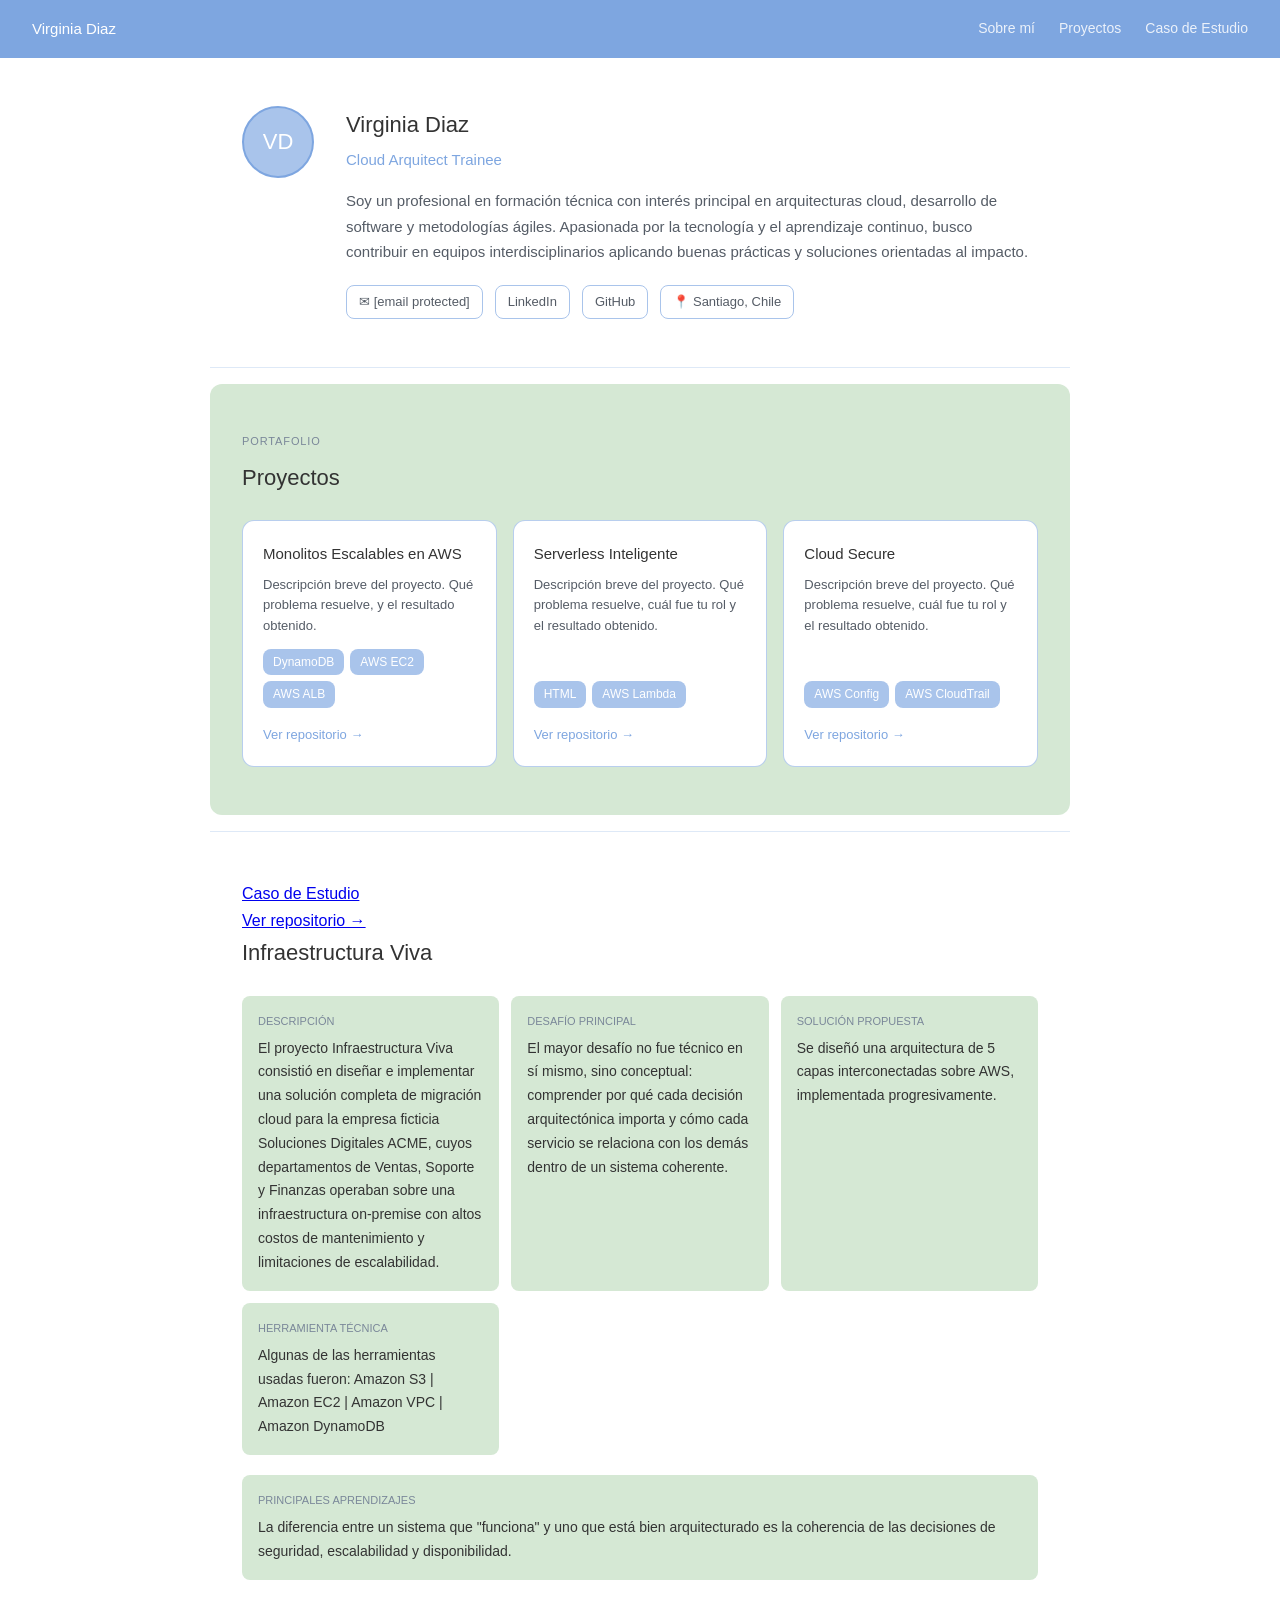
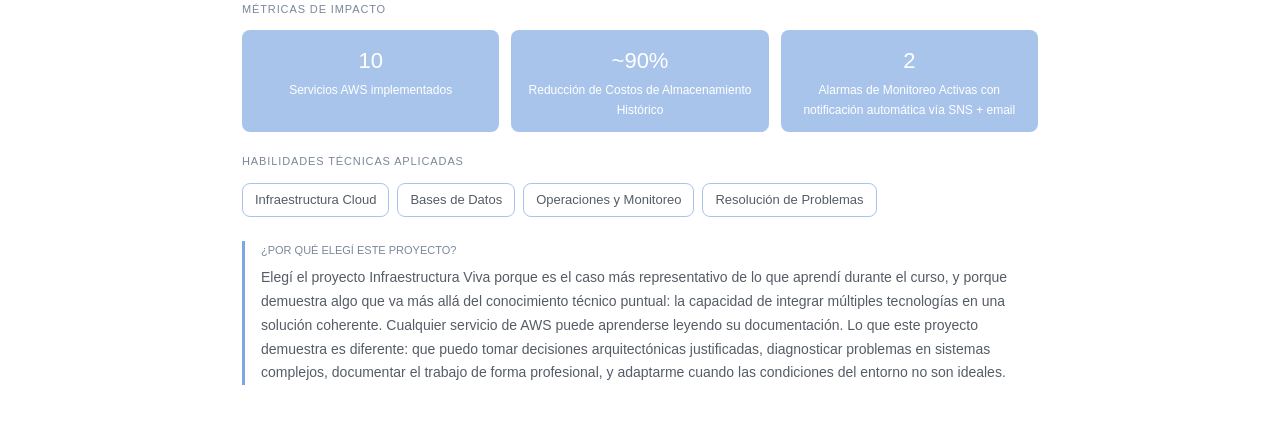
==== index.html @ 17da79f8 "Update index.html" ====
<!DOCTYPE html>
<html lang="es">
<head>
  <meta charset="UTF-8" />
  <meta name="viewport" content="width=device-width, initial-scale=1.0" />
  <title>Portafolio | Virginia Diaz</title>
  <link rel="stylesheet" href="style.css" />
</head>
<body>

<!-- ═══════════════ NAVBAR ═══════════════ -->
<nav>
  <span class="logo">Virginia Diaz</span>
  <div class="nav-links">
    <a href="#sobre-mi">Sobre mí</a>
    <a href="#proyectos">Proyectos</a>
    <a href="caso-de-estudio.html">Caso de Estudio</a>
  </div>
</nav>


<!-- ═══════════════ SOBRE MÍ ═══════════════ -->
<section id="sobre-mi">
  <div class="hero">

    <div class="avatar">VD</div>

    <div>
      <!-- Nombre, rol, bio -->
      <p class="hero-name">Virginia Diaz</p>
      <p class="hero-role">Cloud Arquitect Trainee</p>
      <p class="hero-bio">
        Soy un profesional en formación técnica con interés principal en arquitecturas cloud,
        desarrollo de software y metodologías ágiles. Apasionada por la tecnología y el aprendizaje
        continuo, busco contribuir en equipos interdisciplinarios aplicando buenas prácticas
        y soluciones orientadas al impacto.
      </p>

      <!-- Links y datos de contacto -->
      <div class="contact-row">
        <a class="contact-chip" href="virgidiaz25@gmail.com">✉ <span class="__cf_email__" data-cfemail="255150654048444c490b464a48">[email&#160;protected]</span></a>
        <a class="contact-chip" href="https://linkedin.com/in/tu-perfil" target="_blank">LinkedIn</a>
        <a class="contact-chip" href="https://github.com/vazaid" target="_blank">GitHub</a>
        <span class="contact-chip">📍 Santiago, Chile</span>
      </div>
    </div>
  </div>
</section>

<hr>


<!-- ═══════════════ PROYECTOS ═══════════════ -->
<section id="proyectos">
  <p class="section-label">Portafolio</p>
  <p class="section-title">Proyectos</p>

  <div class="projects-grid">

    <!-- PROYECTO 1 -->
    <div class="project-card">
      <p class="project-name">Monolitos Escalables en AWS</p>
      <p class="project-desc">
        Descripción breve del proyecto. Qué problema resuelve,
        y el resultado obtenido.
      </p>
      <div class="tech-row">
        <span class="tech-badge">DynamoDB</span>
        <span class="tech-badge">AWS EC2</span>
        <span class="tech-badge">AWS ALB</span>
      </div>
      <a class="project-link" href="https://github.com/tu-usuario/proyecto-1" target="_blank">Ver repositorio →</a>
    </div>

    <!-- PROYECTO 2 -->
    <div class="project-card">
      <p class="project-name">Serverless Inteligente</p>
      <p class="project-desc">
        Descripción breve del proyecto. Qué problema resuelve, cuál fue tu rol
        y el resultado obtenido.
      </p>
      <div class="tech-row">
        <span class="tech-badge">HTML</span>
        <span class="tech-badge">AWS Lambda</span>
      </div>
      <a class="project-link" href="https://github.com/tu-usuario/proyecto-2" target="_blank">Ver repositorio →</a>
    </div>

    <!-- PROYECTO 3 -->
    <div class="project-card">
      <p class="project-name">Cloud Secure</p>
      <p class="project-desc">
        Descripción breve del proyecto. Qué problema resuelve, cuál fue tu rol
        y el resultado obtenido.
      </p>
      <div class="tech-row">
        <span class="tech-badge">AWS Config</span>
        <span class="tech-badge">AWS CloudTrail</span>
      </div>
      <a class="project-link" href="https://github.com/tu-usuario/proyecto-3" target="_blank">Ver repositorio →</a>
    </div>

  </div>
</section>

<hr>


<!-- ═══════════════ CASO DE ESTUDIO ═══════════════ -->
<section id="caso-estudio">
  <!--<p class="section-label">Caso de estudio destacado</p>-->
 <div class="project-links">
  <a class="project-link2" href="caso-de-estudio.html" target="_blank">
    Caso de Estudio
  </a>
  <a class="project-link2" href="https://github.com/vazaid/infraestructura-viva-acme" target="_blank">
    Ver repositorio →
  </a>
 </div>

  <p class="section-title">Infraestructura Viva</p>

  <div class="case-grid">
    <div class="case-item">
      <p class="case-item-label">Descripción</p>
      <p class="case-item-value">El proyecto Infraestructura Viva consistió en diseñar e implementar una solución completa de migración cloud para la empresa ficticia Soluciones Digitales ACME, cuyos departamentos de Ventas, Soporte y Finanzas operaban sobre una infraestructura on-premise con altos costos de mantenimiento y limitaciones de escalabilidad.</p>
    </div>
    <div class="case-item">
      <p class="case-item-label">Desafío principal</p>
      <p class="case-item-value">El mayor desafío no fue técnico en sí mismo, sino conceptual: comprender por qué cada decisión arquitectónica importa y cómo cada servicio se relaciona con los demás dentro de un sistema coherente.</p>
    </div>
    <div class="case-item">
      <p class="case-item-label">Solución propuesta</p>
      <p class="case-item-value">Se diseñó una arquitectura de 5 capas interconectadas sobre AWS, implementada progresivamente.</p>
    </div>
    <div class="case-item">
      <p class="case-item-label">Herramienta técnica</p>
      <p class="case-item-value"> Algunas de las herramientas usadas fueron: Amazon S3 | Amazon EC2 | Amazon VPC | Amazon DynamoDB</p>
    </div>
  </div>

  <!-- Punto 5: Aprendizajes -->
  <div class="case-grid">
    <div class="case-item" style="grid-column: 1 / -1;">
      <p class="case-item-label">Principales aprendizajes</p>
      <p class="case-item-value">La diferencia entre un sistema que "funciona" y uno que está bien arquitecturado es la coherencia de las decisiones de seguridad, escalabilidad y disponibilidad.</p>
    </div>
  </div>

  <!-- Punto 6: Métricas -->
  <p class="section-label" style="margin-bottom: 0.75rem; margin-top: 1.25rem;">Métricas de impacto</p>
  <div class="metrics-row">
    <div class="metric-card">
      <p class="metric-num">10</p>
      <p class="metric-label">Servicios AWS implementados</p>
    </div>
    <div class="metric-card">
      <p class="metric-num">~90%</p>
      <p class="metric-label">Reducción de Costos de Almacenamiento Histórico</p>
    </div>
    <div class="metric-card">
      <p class="metric-num">2</p>
      <p class="metric-label">Alarmas de Monitoreo Activas con notificación automática vía SNS + email</p>
    </div>
  </div>

  <!-- Punto 7: Habilidades -->
  <p class="section-label" style="margin-bottom: 0.75rem;">Habilidades técnicas aplicadas</p>
  <div class="skills-row">
    <span class="skill-tag">Infraestructura Cloud</span>
    <span class="skill-tag">Bases de Datos</span>
    <span class="skill-tag">Operaciones y Monitoreo</span>
    <span class="skill-tag">Resolución  de Problemas</span>
  </div>

  <!-- Punto 8: Justificación -->
  <div class="why-block">
    <p class="case-item-label" style="margin-bottom: 0.4rem;">¿Por qué elegí este proyecto?</p>
    <p class="case-item-value" style="font-size: 14px; line-height: 1.7; color: var(--text-secondary);">
      Elegí el proyecto Infraestructura Viva porque es el caso más representativo de lo que aprendí durante el curso, y porque demuestra algo que va más allá del conocimiento técnico puntual: la capacidad de integrar múltiples tecnologías en una solución coherente.
      Cualquier servicio de AWS puede aprenderse leyendo su documentación. Lo que este proyecto demuestra es diferente: que puedo tomar decisiones arquitectónicas justificadas, diagnosticar problemas en sistemas complejos, documentar el trabajo de forma profesional, y adaptarme cuando las condiciones del entorno no son ideales.
    </p>
  </div>

</section>


<!-- ═══════════════ FOOTER ══════════════�
---- style.css ----
/* ══════════════════════════════════════════
   VARIABLES / PALETA
   ══════════════════════════════════════════ */

:root {
  --green-light : #D5E8D4;
  --blue-mid    : #7EA6E0;
  --white       : #FFFFFF;
  --blue-light  : #A9C4EB;
  --text        : #333333;
  --text-secondary : #555c66;
  --text-muted     : #7a8799;
  --border      : rgba(126, 166, 224, 0.25);
  --border-hover: rgba(126, 166, 224, 0.55);
  --radius-md   : 8px;
  --radius-lg   : 12px;
}

/* ══════════════════════════════════════════
   RESET / BASE
   ══════════════════════════════════════════ */

*, *::before, *::after {
  margin:0;
  padding:0;
  box-sizing:border-box;
}

body {
  font-family:-apple-system,BlinkMacSystemFont,"Segoe UI",Roboto,sans-serif;
  color:var(--text);
  background:var(--white);
  line-height:1.7;
}

/* ── Contenedor central reutilizable ── */
.container {
  max-width: 860px;
  margin: 0 auto;
  padding: 0 2rem;
}

/* ══════════════════════════════════════════
   NAV
   ══════════════════════════════════════════ */

nav{
  display:flex;
  align-items:center;
  justify-content:space-between;
  padding:1rem 2rem;
  background:var(--blue-mid);
  position:sticky;
  top:0;
  z-index:10;
}

.logo{
  font-size:15px;
  font-weight:500;
  color:var(--white);
}

.nav-links{
  display:flex;
  gap:1.5rem;
}

.nav-links a{
  font-size:14px;
  color:var(--white);
  text-decoration:none;
  opacity:0.85;
  transition:opacity 0.2s;
}

.nav-links a:hover{
  opacity:1;
}

/* ══════════════════════════════════════════
   SECTIONS
   ══════════════════════════════════════════ */

section{
  padding:3rem 2rem;
  max-width:860px;
  margin:0 auto;
}

#sobre-mi{ background:var(--white); }

#proyectos{
  background:var(--green-light);
  border-radius:var(--radius-lg);
  margin-top:1rem;
  margin-bottom:1rem;
}

#caso-estudio{ background:var(--white); }

hr{
  border:none;
  border-top:1px solid var(--border);
  max-width:860px;
  margin:0 auto;
}

.section-label{
  font-size:11px;
  font-weight:500;
  letter-spacing:0.08em;
  color:var(--text-muted);
  text-transform:uppercase;
  margin-bottom:0.5rem;
}

.section-title{
  font-size:22px;
  font-weight:500;
  margin-bottom:1.5rem;
}

/* ══════════════════════════════════════════
   HERO / SOBRE MI
   ══════════════════════════════════════════ */

.hero{
  display:flex;
  gap:2rem;
  align-items:flex-start;
}

.avatar{
  width:72px;
  height:72px;
  border-radius:50%;
  flex-shrink:0;
  background:var(--blue-light);
  border:2px solid var(--blue-mid);
  display:flex;
  align-items:center;
  justify-content:center;
  font-size:22px;
  font-weight:500;
  color:var(--white);
}

.hero-name{
  font-size:22px;
  font-weight:500;
  margin-bottom:0.25rem;
}

.hero-role{
  font-size:15px;
  color:var(--blue-mid);
  font-weight:500;
  margin-bottom:1rem;
}

.hero-bio{
  font-size:15px;
  color:var(--text-secondary);
  margin-bottom:1.25rem;
}

/* CONTACT CHIPS */

.contact-row{
  display:flex;
  flex-wrap:wrap;
  gap:0.75rem;
}

.contact-chip{
  font-size:13px;
  padding:5px 12px;
  border:1px solid var(--blue-light);
  border-radius:var(--radius-md);
  color:var(--text-secondary);
  text-decoration:none;
  background:var(--white);
  transition:0.2s;
}

.contact-chip:hover{
  background:var(--blue-light);
  color:var(--white);
}

/* ══════════════════════════════════════════
   PROYECTOS
   ══════════════════════════════════════════ */

.projects-grid{
  display:grid;
  grid-template-columns:repeat(auto-fit,minmax(240px,1fr));
  gap:1rem;
}

.project-card{
  background:var(--white);
  border:1px solid var(--border-hover);
  border-radius:var(--radius-lg);
  padding:1.25rem;
  display:flex;
  flex-direction:column;
  gap:0.5rem;
  transition:0.2s;
}

.project-card:hover{
  border-color:var(--blue-mid);
  box-shadow:0 2px 12px rgba(126,166,224,0.18);
}

.project-name{
  font-size:15px;
  font-weight:500;
}

.project-desc{
  font-size:13px;
  color:var(--text-secondary);
  line-height:1.6;
  flex:1;
}

/* TECH BADGES */

.tech-row{
  display:flex;
  flex-wrap:wrap;
  gap:6px;
  margin-top:0.25rem;
}

.tech-badge{
  font-size:12px;
  padding:3px 10px;
  background:var(--blue-light);
  border-radius:var(--radius-md);
  color:var(--white);
  font-weight:500;
}

.project-link{
  font-size:13px;
  color:var(--blue-mid);
  text-decoration:none;
  margin-top:0.5rem;
}

.project-link2 {
  display: flex;
  flex-direction: column;
  gap: 6px;
}

.project-link:hover{
  text-decoration:underline;
}

/* ══════════════════════════════════════════
   CASO DE ESTUDIO (PORTFOLIO PAGE)
   ══════════════════════════════════════════ */

.case-grid{
  display:grid;
  grid-template-columns:repeat(auto-fit,minmax(200px,1fr));
  gap:0.75rem;
  margin-bottom:1.25rem;
}

.case-item{
  background:var(--green-light);
  border-radius:var(--radius-md);
  padding:1rem;
}

.case-item-label{
  font-size:11px;
  color:var(--text-muted);
  text-transform:uppercase;
  margin-bottom:0.4rem;
}

.case-item-value{
  font-size:14px;
}

/* METRICS */

.metrics-row{
  display:flex;
  flex-wrap:wrap;
  gap:0.75rem;
  margin-bottom:1.25rem;
}

.metric-card{
  background:var(--blue-light);
  border-radius:var(--radius-md);
  padding:0.75rem 1rem;
  text-align:center;
  flex:1;
}

.metric-num{
  font-size:22px;
  font-weight:500;
  color:var(--white);
}

.metric-label{
  font-size:12px;
  color:var(--white);
}

/* SKILLS */

.skills-row{
  display:flex;
  flex-wrap:wrap;
  gap:8px;
  margin-bottom:1.5rem;
}

.skill-tag{
  font-size:13px;
  padding:5px 12px;
  border:1px solid var(--blue-light);
  border-radius:var(--radius-md);
  background:var(--white);
  color:var(--text-secondary);
}

.why-block{
  border-left:3px solid var(--blue-mid);
  padding-left:1rem;
}

/* ══════════════════════════════════════════
   CASO DE ESTUDIO (PÁGINA DETALLADA)
   ══════════════════════════════════════════ */

/* ═══════════════════════════════════
   CASE STUDY HEADER
   ═══════════════════════════════════ */

.case-header-wrapper {
  background: linear-gradient(90deg, var(--blue-mid), var(--green-light));
  border-radius: var(--radius-lg);
  margin: 2rem auto;
}

.case-header {
  padding: 2.5rem 2rem;
}

.case-title {
  font-size: 34px;
  font-weight: 600;
  margin-bottom: 0.5rem;
}

.case-subtitle {
  font-size: 16px;
  color: var(--text-secondary);
  margin-bottom: 1rem;
}

/* tech badges del header */
.tech-stack {
  display: flex;
  flex-wrap: wrap;
  gap: 0.5rem;
}

.tech-pill {
  font-size: 13px;
  padding: 6px 14px;
  border-radius: 999px;
  background: var(--white);
  color: var(--text);
}

/* ARCHITECTURE CARDS */

.architecture{
  display:grid;
  grid-template-columns:repeat(auto-fit,minmax(220px,1fr));
  gap:18px;
  margin:30px 0;
}

.arch-card{
  border:1px solid var(--border);
  border-radius:var(--radius-md);
  padding:18px;
  background:var(--white);
  transition:0.2s;
}

.arch-card:hover{
  border-color:var(--border-hover);
  transform:translateY(-3px);
}

/* TABLES */

table{
  width:100%;
  border-collapse:collapse;
  margin:20px 0;
  border:1px solid var(--border);
  border-radius:var(--radius-md);
  overflow:hidden;
}

th{
  background:var(--blue-light);
  text-align:left;
  padding:12px;
}

td{
  padding:12px;
  border-top:1px solid var(--border);
}

/* CODE */

code{
  background:var(--green-light);
  padding:3px 6px;
  border-radius:var(--radius-md);
}

/* ══════════════════════════════════════════
   FOOTER
   ══════════════════════════════════════════ */

footer{
  text-align:center;
  padding:1.5rem 2rem;
  font-size:13px;
  color:var(--white);
  background:var(--blue-mid);
  margin-top:2rem;
}

/* ══════════════════════════════════════════
   RESPONSIVE
   ══════════════════════════════════════════ */

@media (max-width:600px){

nav{
  flex-direction:column;
  gap:0.75rem;
  padding:1rem;
}

.hero{
  flex-direction:column;
}

section{
  padding:2rem 1.25rem;
}

.projects-grid{
  grid-template-columns:1fr;
}

.case-grid{
  grid-template-columns:1fr;
}

.metrics-row{
  flex-direction:column;
}

}
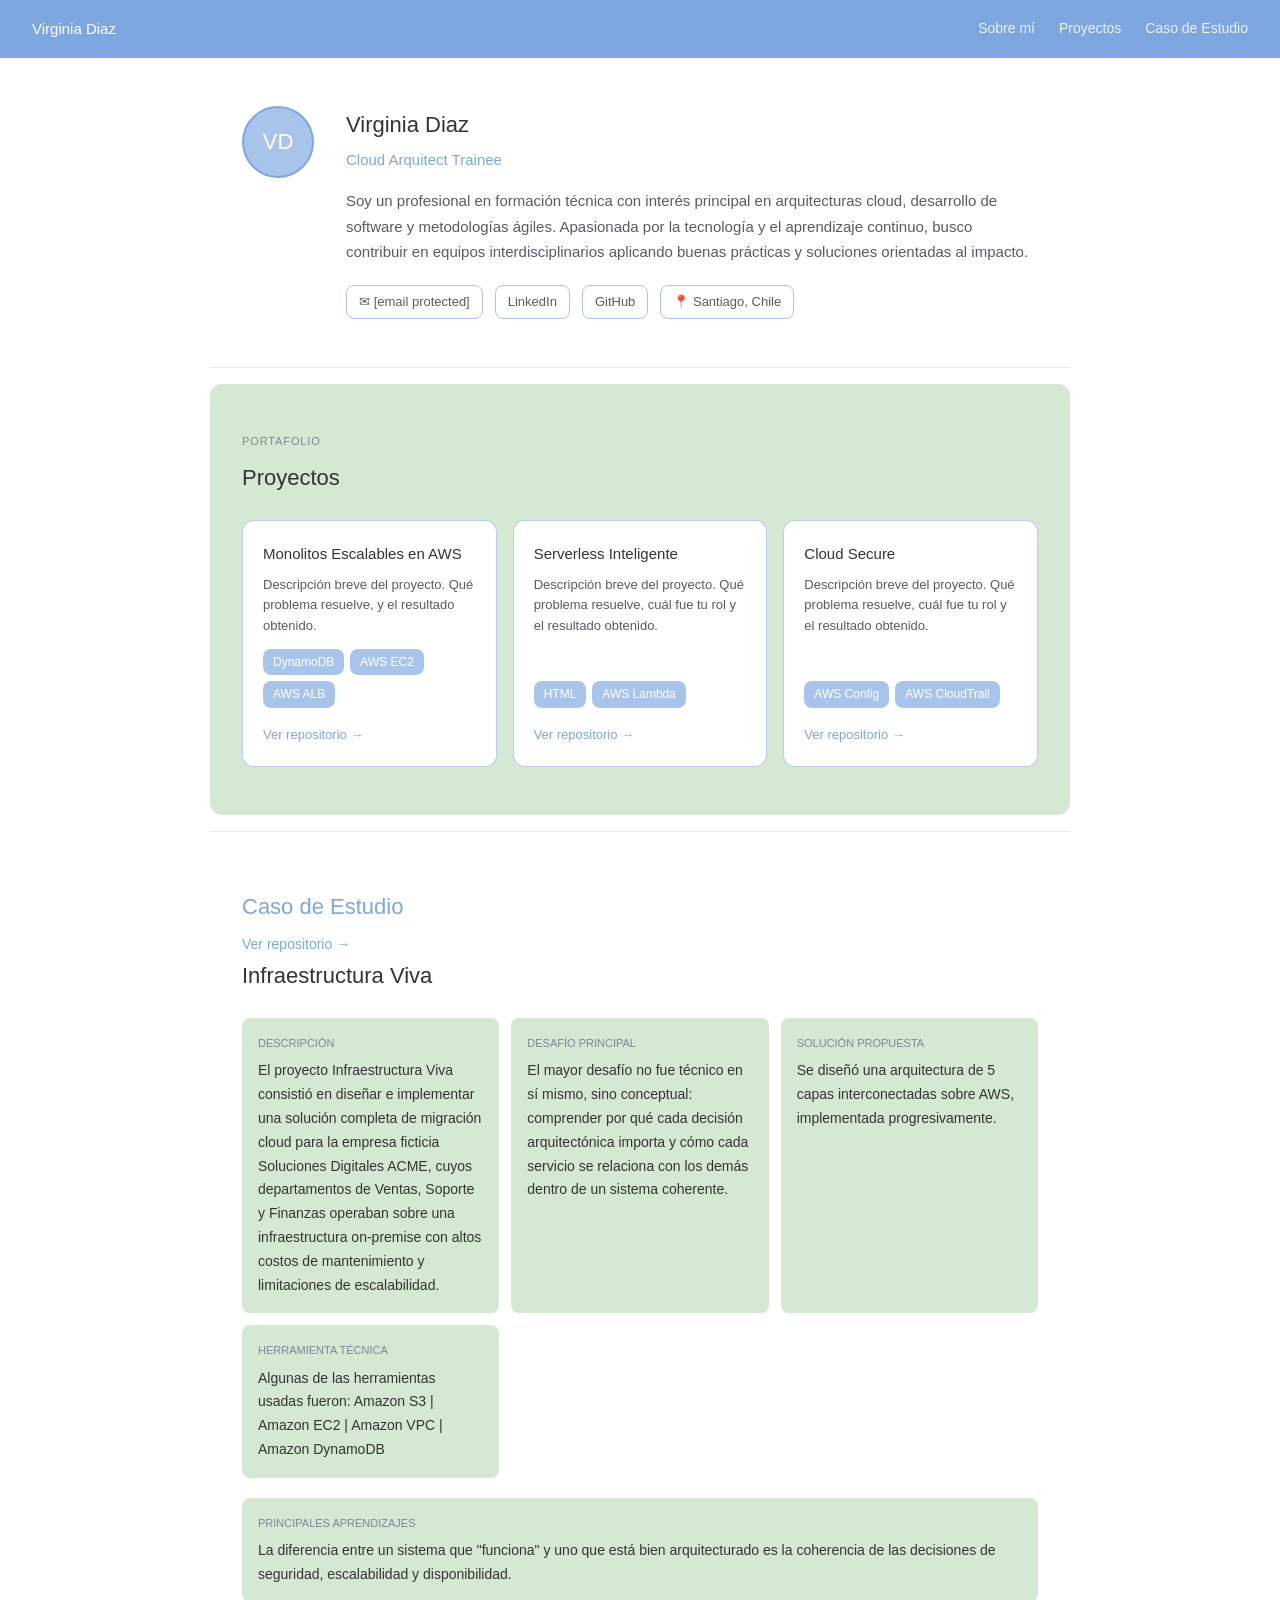
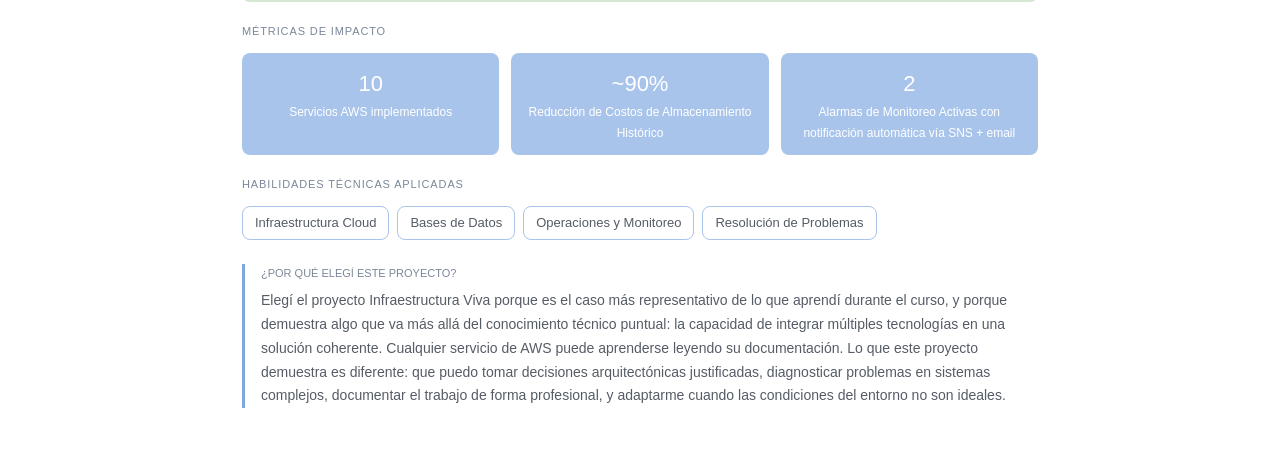
==== commit 54334327: "Update index.html" ====
--- a/index.html
+++ b/index.html
@@ -110,7 +110,7 @@
 <section id="caso-estudio">
   <!--<p class="section-label">Caso de estudio destacado</p>-->
  <div class="project-links">
-  <a class="project-link2" href="caso-de-estudio.html" target="_blank">
+  <a class="project-link3" href="caso-de-estudio.html" target="_blank">
     Caso de Estudio
   </a>
   <a class="project-link2" href="https://github.com/vazaid/infraestructura-viva-acme" target="_blank">
--- a/style.css
+++ b/style.css
@@ -253,6 +253,20 @@
 }
 
 .project-link2 {
+  font-size:14px;
+  color:var(--blue-mid);
+  text-decoration:none;
+  margin-top:0.5rem;
+  display: flex;
+  flex-direction: column;
+  gap: 6px;
+}
+
+.project-link3 {
+  font-size:22px;
+  color:var(--blue-mid);
+  text-decoration:none;
+  margin-top:0.5rem;
   display: flex;
   flex-direction: column;
   gap: 6px;
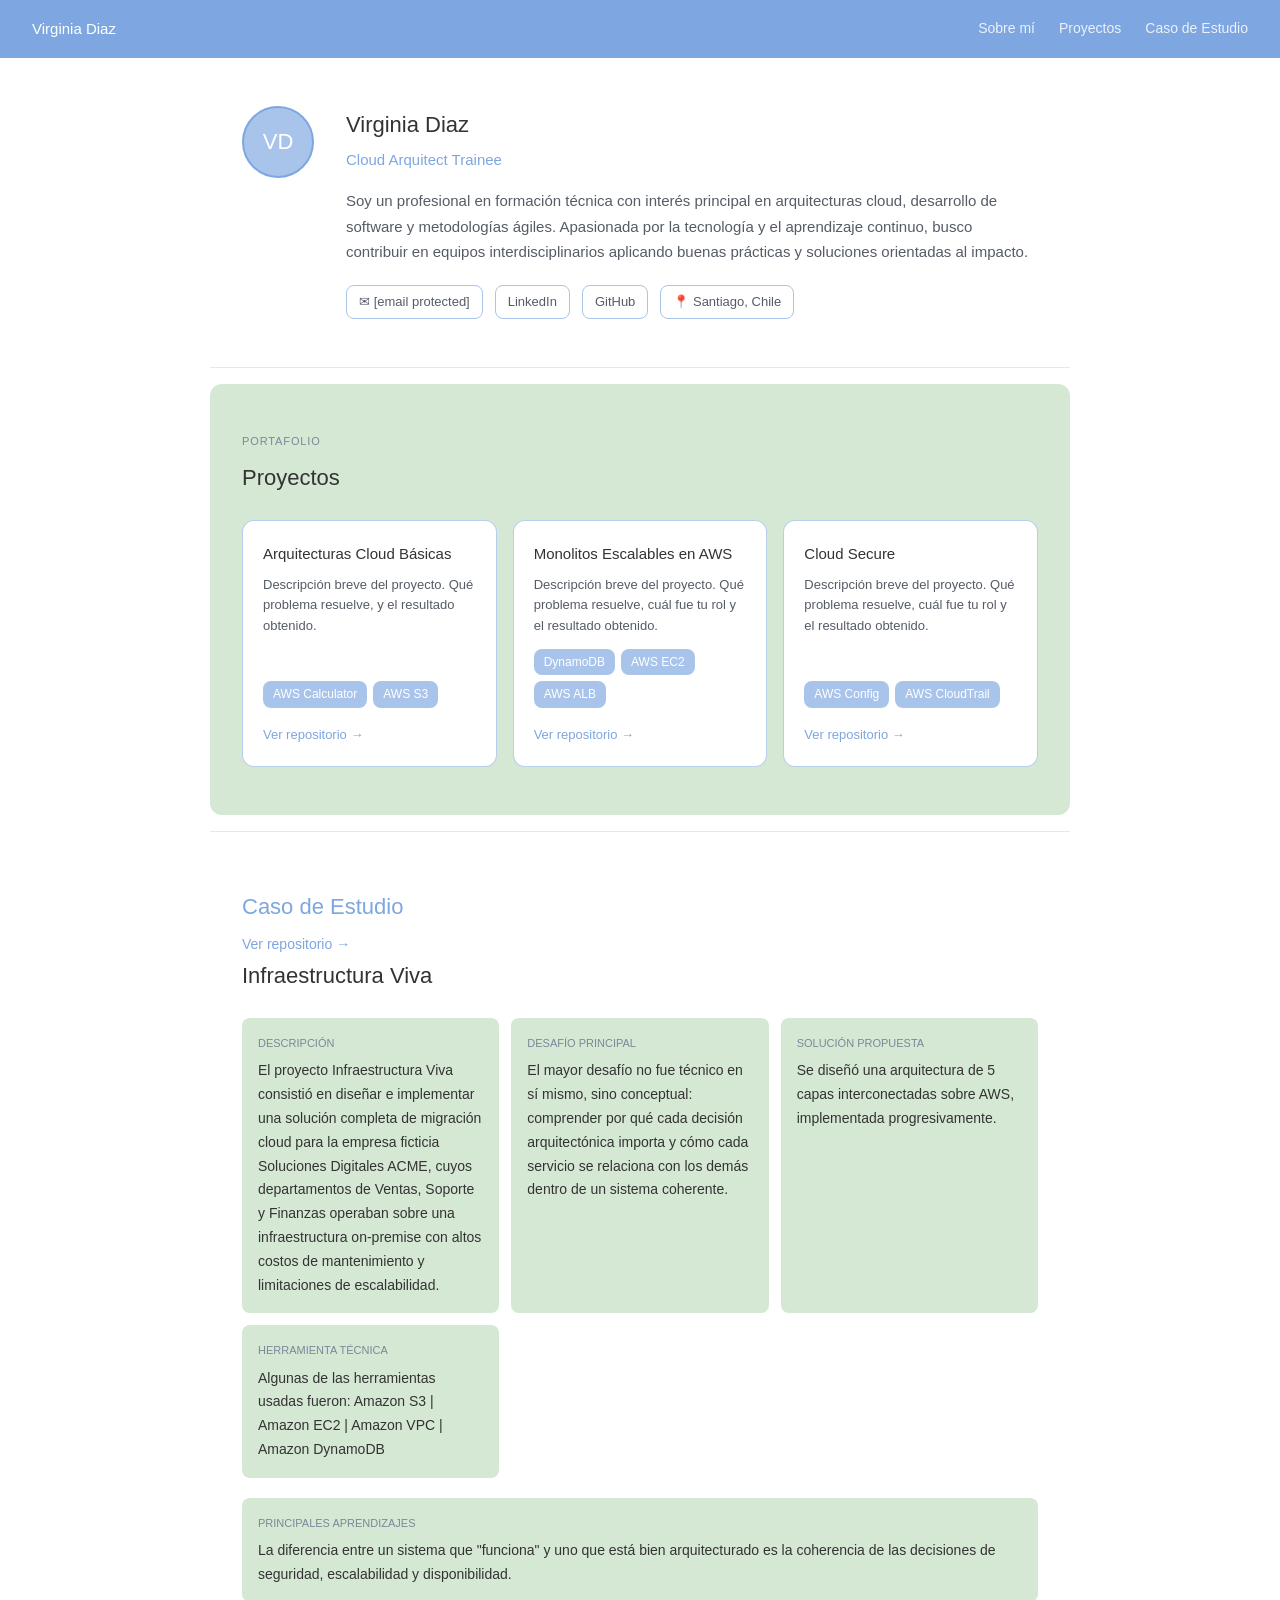
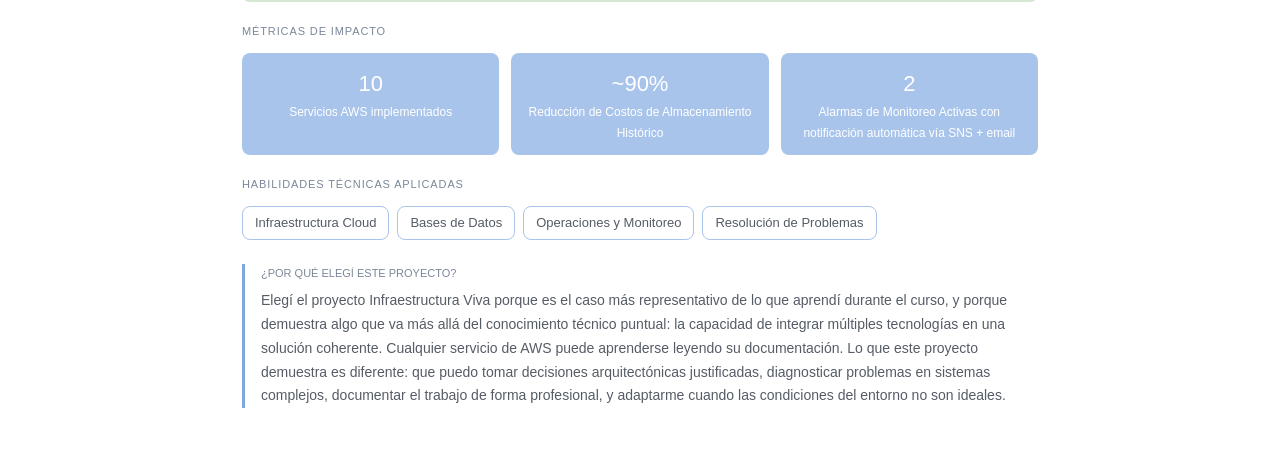
==== commit dc5dd1e0: "Update index.html" ====
--- a/index.html
+++ b/index.html
@@ -59,29 +59,29 @@
 
     <!-- PROYECTO 1 -->
     <div class="project-card">
+      <p class="project-name">Arquitecturas Cloud Básicas</p>
+      <p class="project-desc">
+        Descripción breve del proyecto. Qué problema resuelve,
+        y el resultado obtenido.
+      </p>
+      <div class="tech-row">
+        <span class="tech-badge">AWS Calculator</span>
+        <span class="tech-badge">AWS S3</span>
+      </div>
+      <a class="project-link" href="https://github.com/vazaid/arquitecturas-cloud-basicas" target="_blank">Ver repositorio →</a>
+    </div>
+
+    <!-- PROYECTO 2 -->
+    <div class="project-card">
       <p class="project-name">Monolitos Escalables en AWS</p>
       <p class="project-desc">
-        Descripción breve del proyecto. Qué problema resuelve,
+        Descripción breve del proyecto. Qué problema resuelve, cuál fue tu rol
         y el resultado obtenido.
       </p>
       <div class="tech-row">
         <span class="tech-badge">DynamoDB</span>
         <span class="tech-badge">AWS EC2</span>
         <span class="tech-badge">AWS ALB</span>
-      </div>
-      <a class="project-link" href="https://github.com/tu-usuario/proyecto-1" target="_blank">Ver repositorio →</a>
-    </div>
-
-    <!-- PROYECTO 2 -->
-    <div class="project-card">
-      <p class="project-name">Serverless Inteligente</p>
-      <p class="project-desc">
-        Descripción breve del proyecto. Qué problema resuelve, cuál fue tu rol
-        y el resultado obtenido.
-      </p>
-      <div class="tech-row">
-        <span class="tech-badge">HTML</span>
-        <span class="tech-badge">AWS Lambda</span>
       </div>
       <a class="project-link" href="https://github.com/tu-usuario/proyecto-2" target="_blank">Ver repositorio →</a>
     </div>
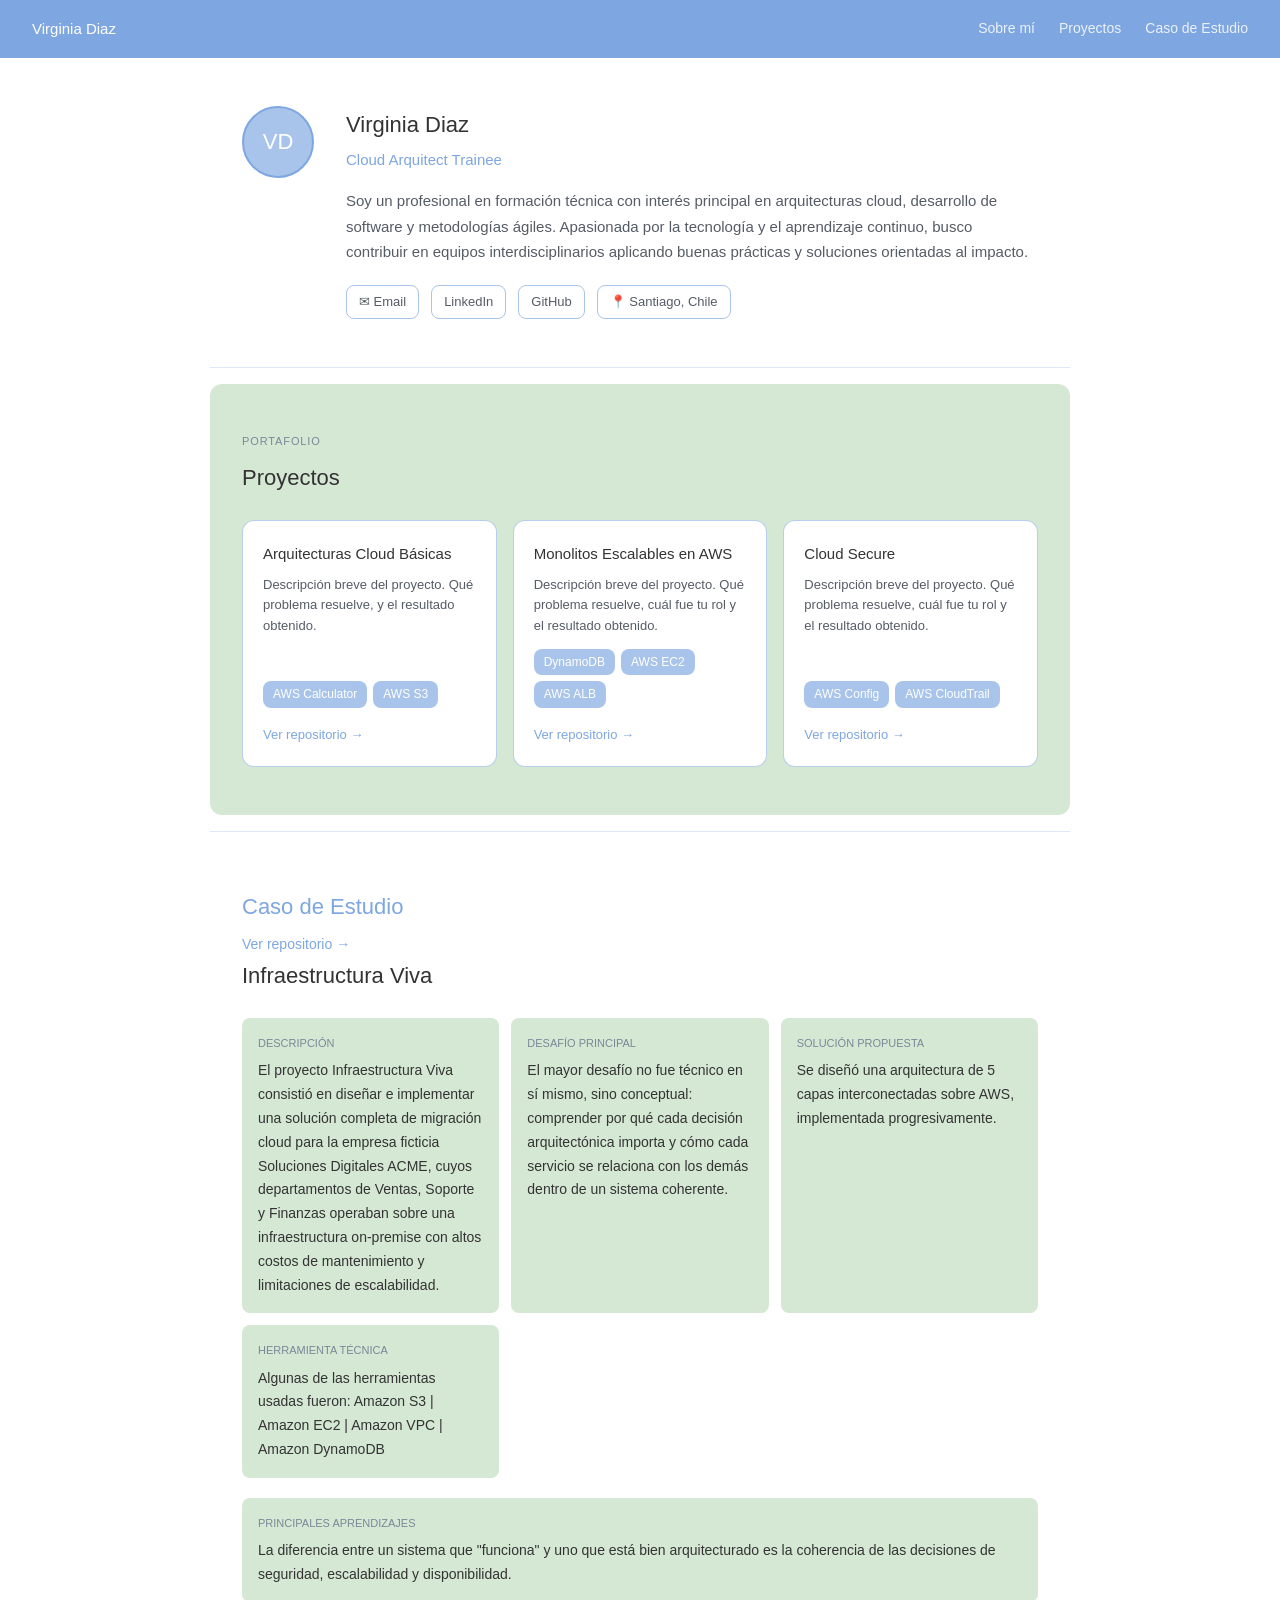
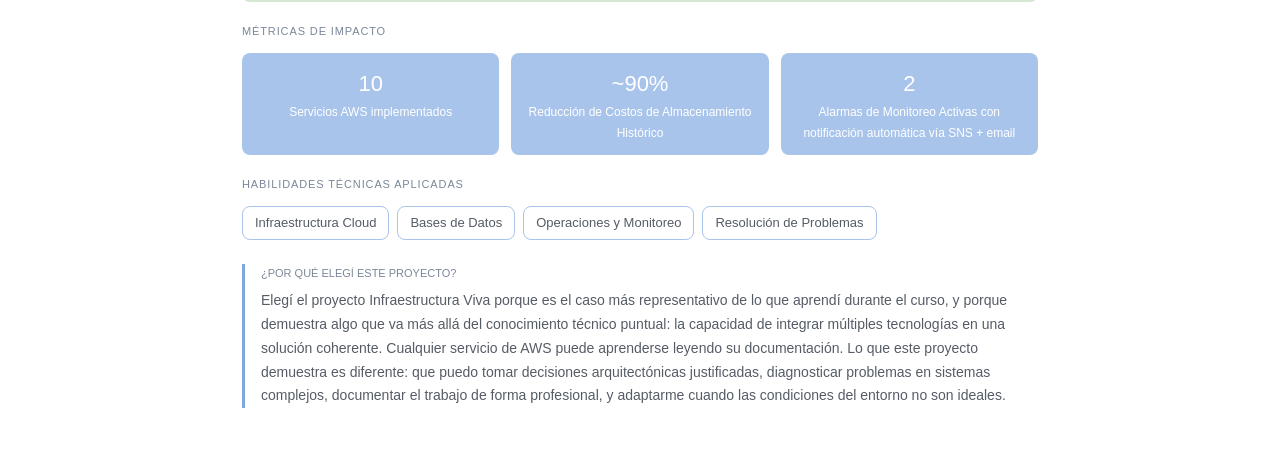
==== commit 9e98ce98: "Update index.html" ====
--- a/index.html
+++ b/index.html
@@ -38,8 +38,10 @@
 
       <!-- Links y datos de contacto -->
       <div class="contact-row">
-        <a class="contact-chip" href="virgidiaz25@gmail.com">✉ <span class="__cf_email__" data-cfemail="255150654048444c490b464a48">[email&#160;protected]</span></a>
-        <a class="contact-chip" href="https://linkedin.com/in/tu-perfil" target="_blank">LinkedIn</a>
+        <a class="contact-chip" href="mailto:virgidiaz25@gmail.com">
+        ✉ Email
+        </a>
+        <a class="contact-chip" href="www.linkedin.com/in/virginia-d-895290165" target="_blank">LinkedIn</a>
         <a class="contact-chip" href="https://github.com/vazaid" target="_blank">GitHub</a>
         <span class="contact-chip">📍 Santiago, Chile</span>
       </div>
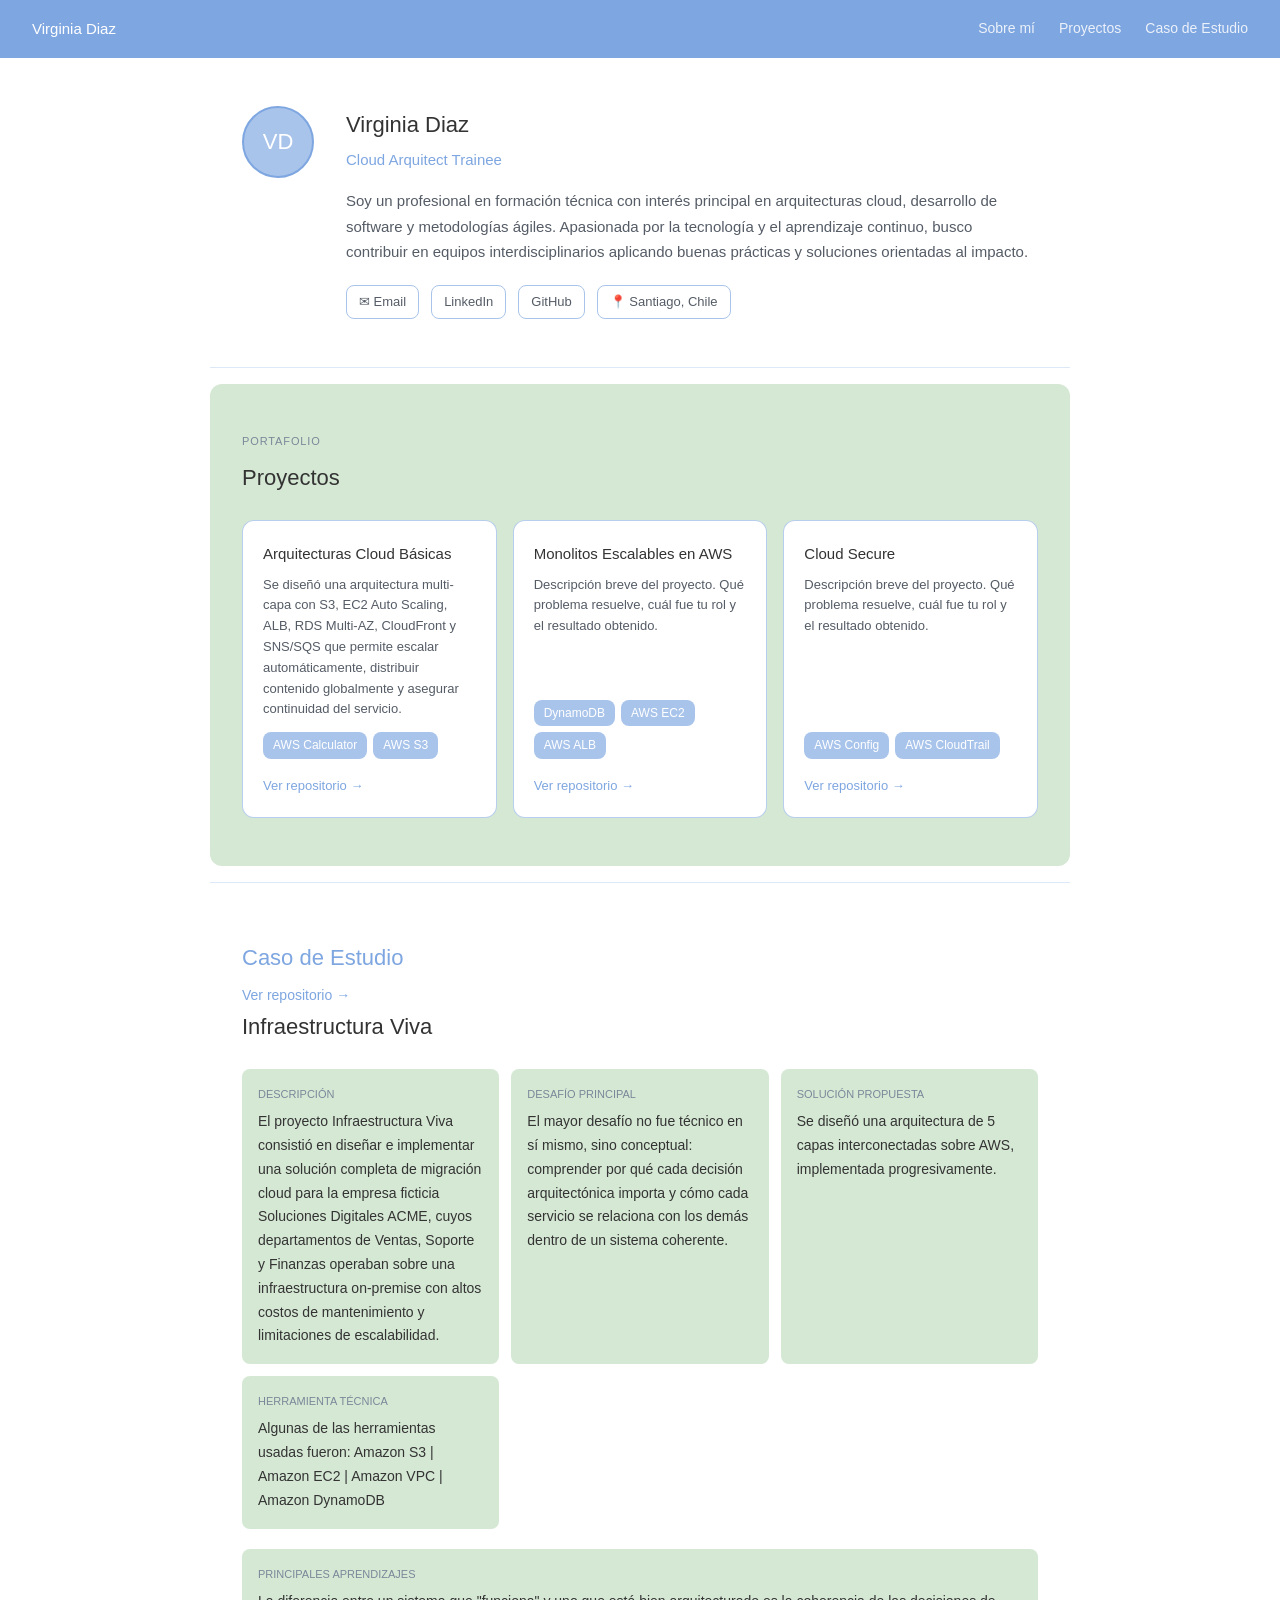
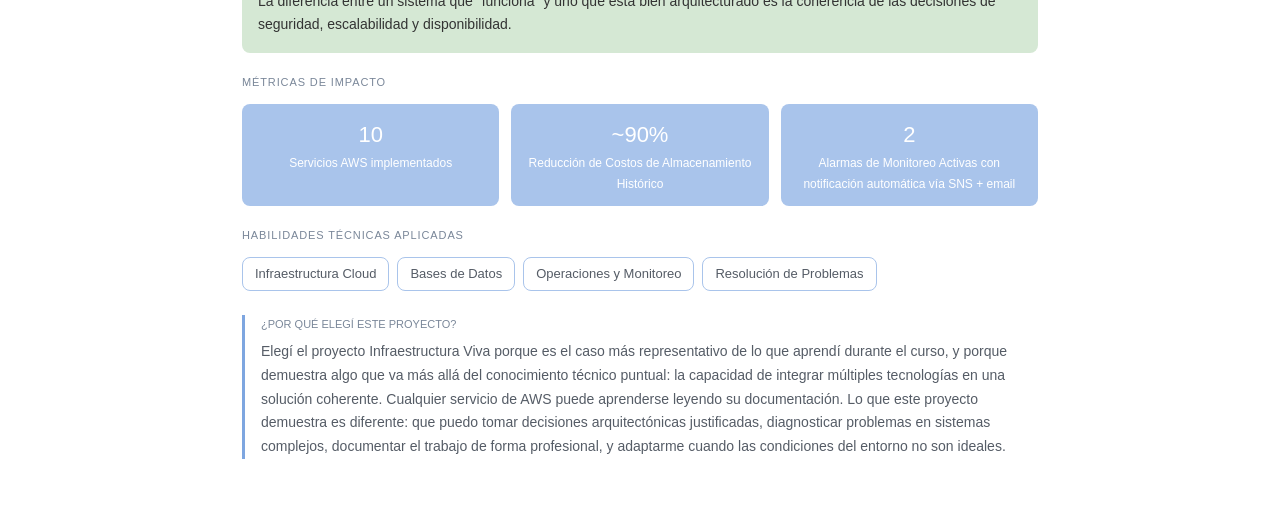
==== commit bc6b33c1: "Update index.html" ====
--- a/index.html
+++ b/index.html
@@ -63,8 +63,9 @@
     <div class="project-card">
       <p class="project-name">Arquitecturas Cloud Básicas</p>
       <p class="project-desc">
-        Descripción breve del proyecto. Qué problema resuelve,
-        y el resultado obtenido.
+       Se diseñó una arquitectura multi-capa con S3, EC2 Auto Scaling, 
+       ALB, RDS Multi-AZ, CloudFront y SNS/SQS que permite escalar automáticamente, 
+       distribuir contenido globalmente y asegurar continuidad del servicio.
       </p>
       <div class="tech-row">
         <span class="tech-badge">AWS Calculator</span>
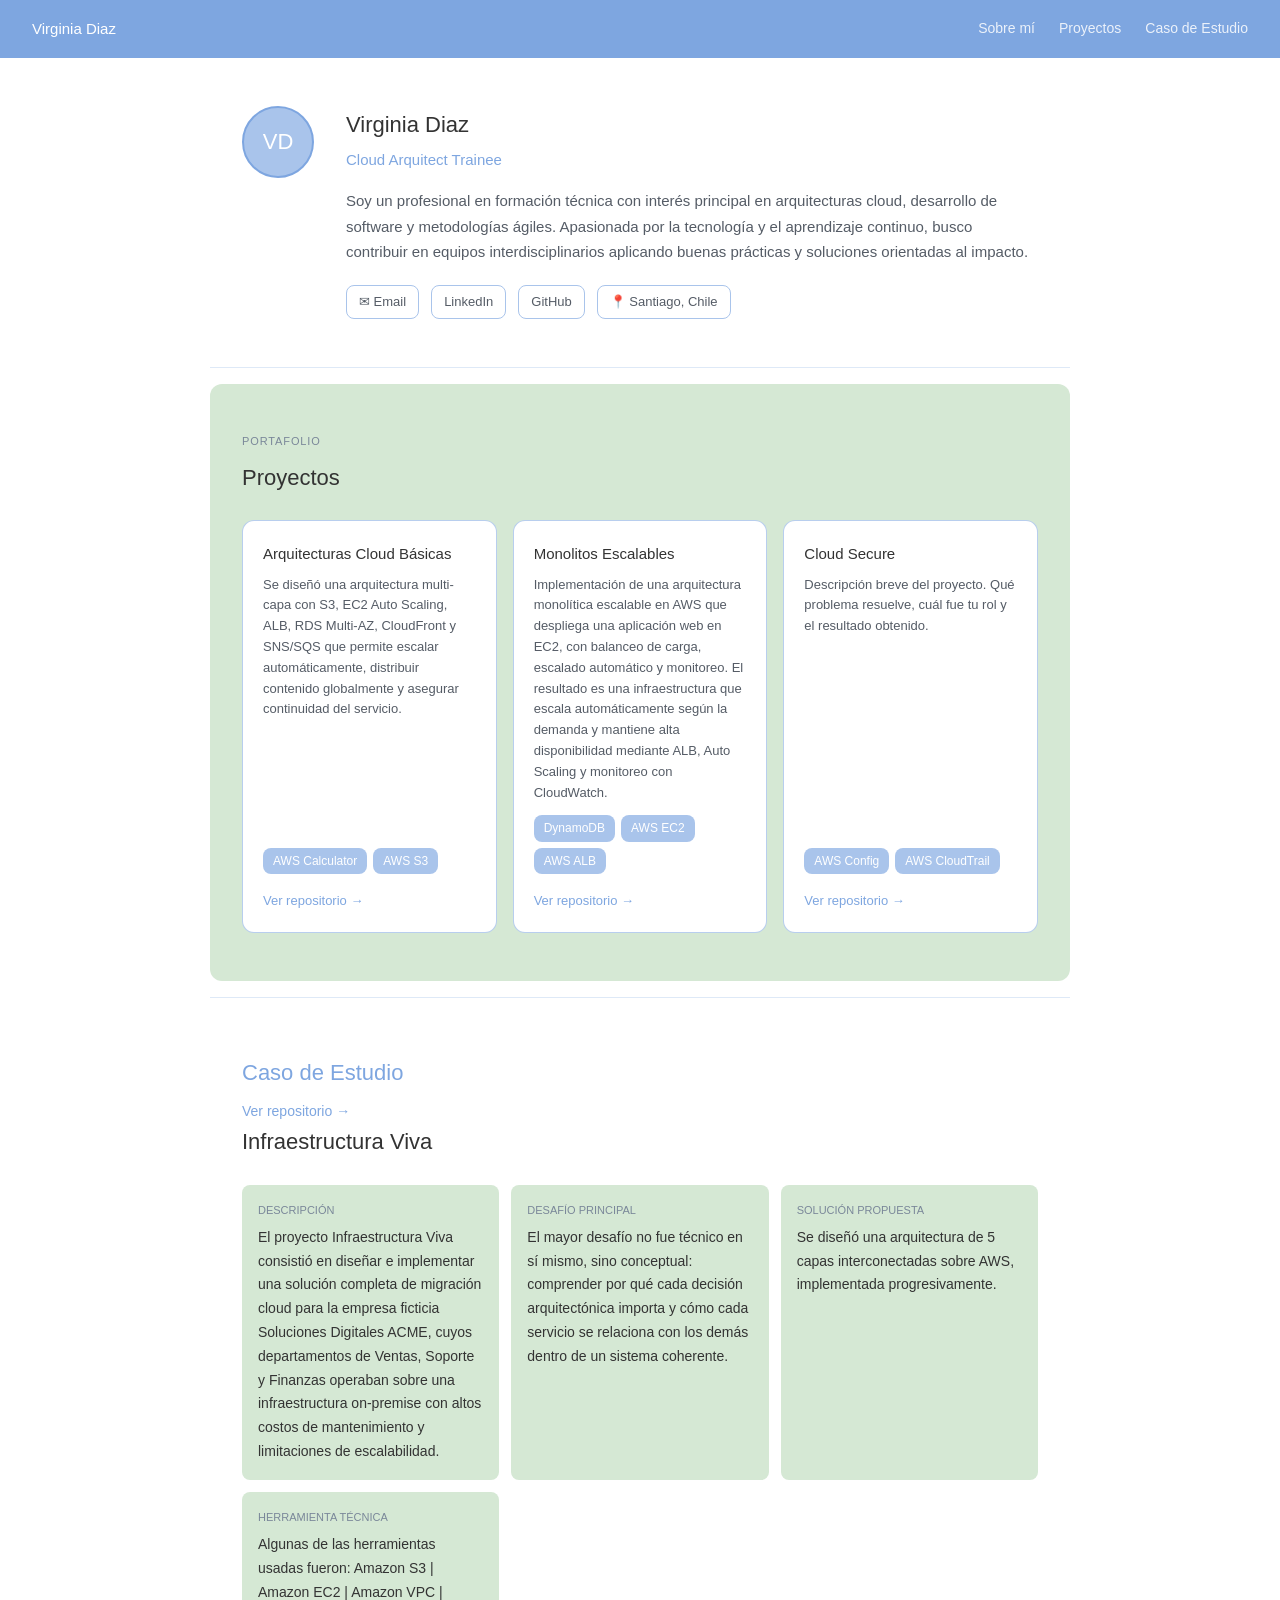
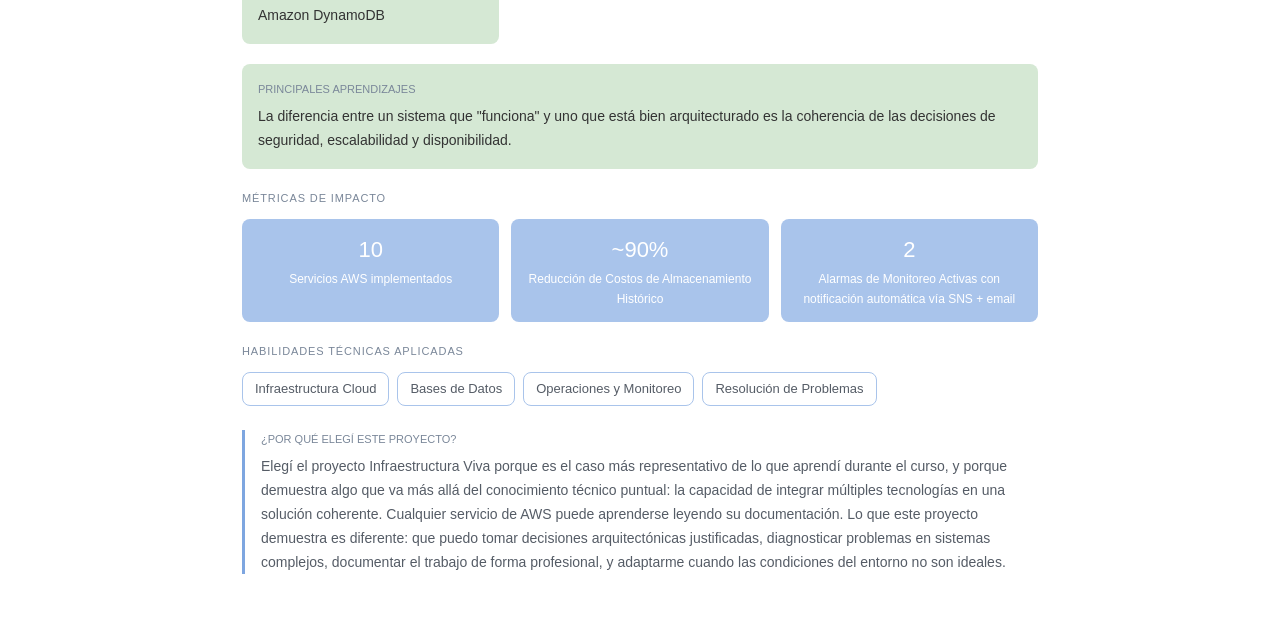
==== commit 7c13e1b2: "Update index.html" ====
--- a/index.html
+++ b/index.html
@@ -41,7 +41,7 @@
         <a class="contact-chip" href="mailto:virgidiaz25@gmail.com">
         ✉ Email
         </a>
-        <a class="contact-chip" href="www.linkedin.com/in/virginia-d-895290165" target="_blank">LinkedIn</a>
+        <a class="contact-chip" href="https://linkedin.com/in/virginia-d-895290165" target="_blank">LinkedIn</a>
         <a class="contact-chip" href="https://github.com/vazaid" target="_blank">GitHub</a>
         <span class="contact-chip">📍 Santiago, Chile</span>
       </div>
@@ -76,17 +76,19 @@
 
     <!-- PROYECTO 2 -->
     <div class="project-card">
-      <p class="project-name">Monolitos Escalables en AWS</p>
+      <p class="project-name">Monolitos Escalables</p>
       <p class="project-desc">
-        Descripción breve del proyecto. Qué problema resuelve, cuál fue tu rol
-        y el resultado obtenido.
+        Implementación de una arquitectura monolítica escalable en AWS que despliega una aplicación web en EC2, 
+        con balanceo de carga, escalado automático y monitoreo.
+        El resultado es una infraestructura que escala automáticamente según la demanda y mantiene alta 
+        disponibilidad mediante ALB, Auto Scaling y monitoreo con CloudWatch.
       </p>
       <div class="tech-row">
         <span class="tech-badge">DynamoDB</span>
         <span class="tech-badge">AWS EC2</span>
         <span class="tech-badge">AWS ALB</span>
       </div>
-      <a class="project-link" href="https://github.com/tu-usuario/proyecto-2" target="_blank">Ver repositorio →</a>
+      <a class="project-link" href="https://github.com/vazaid/monolitos-escalables" target="_blank">Ver repositorio →</a>
     </div>
 
     <!-- PROYECTO 3 -->
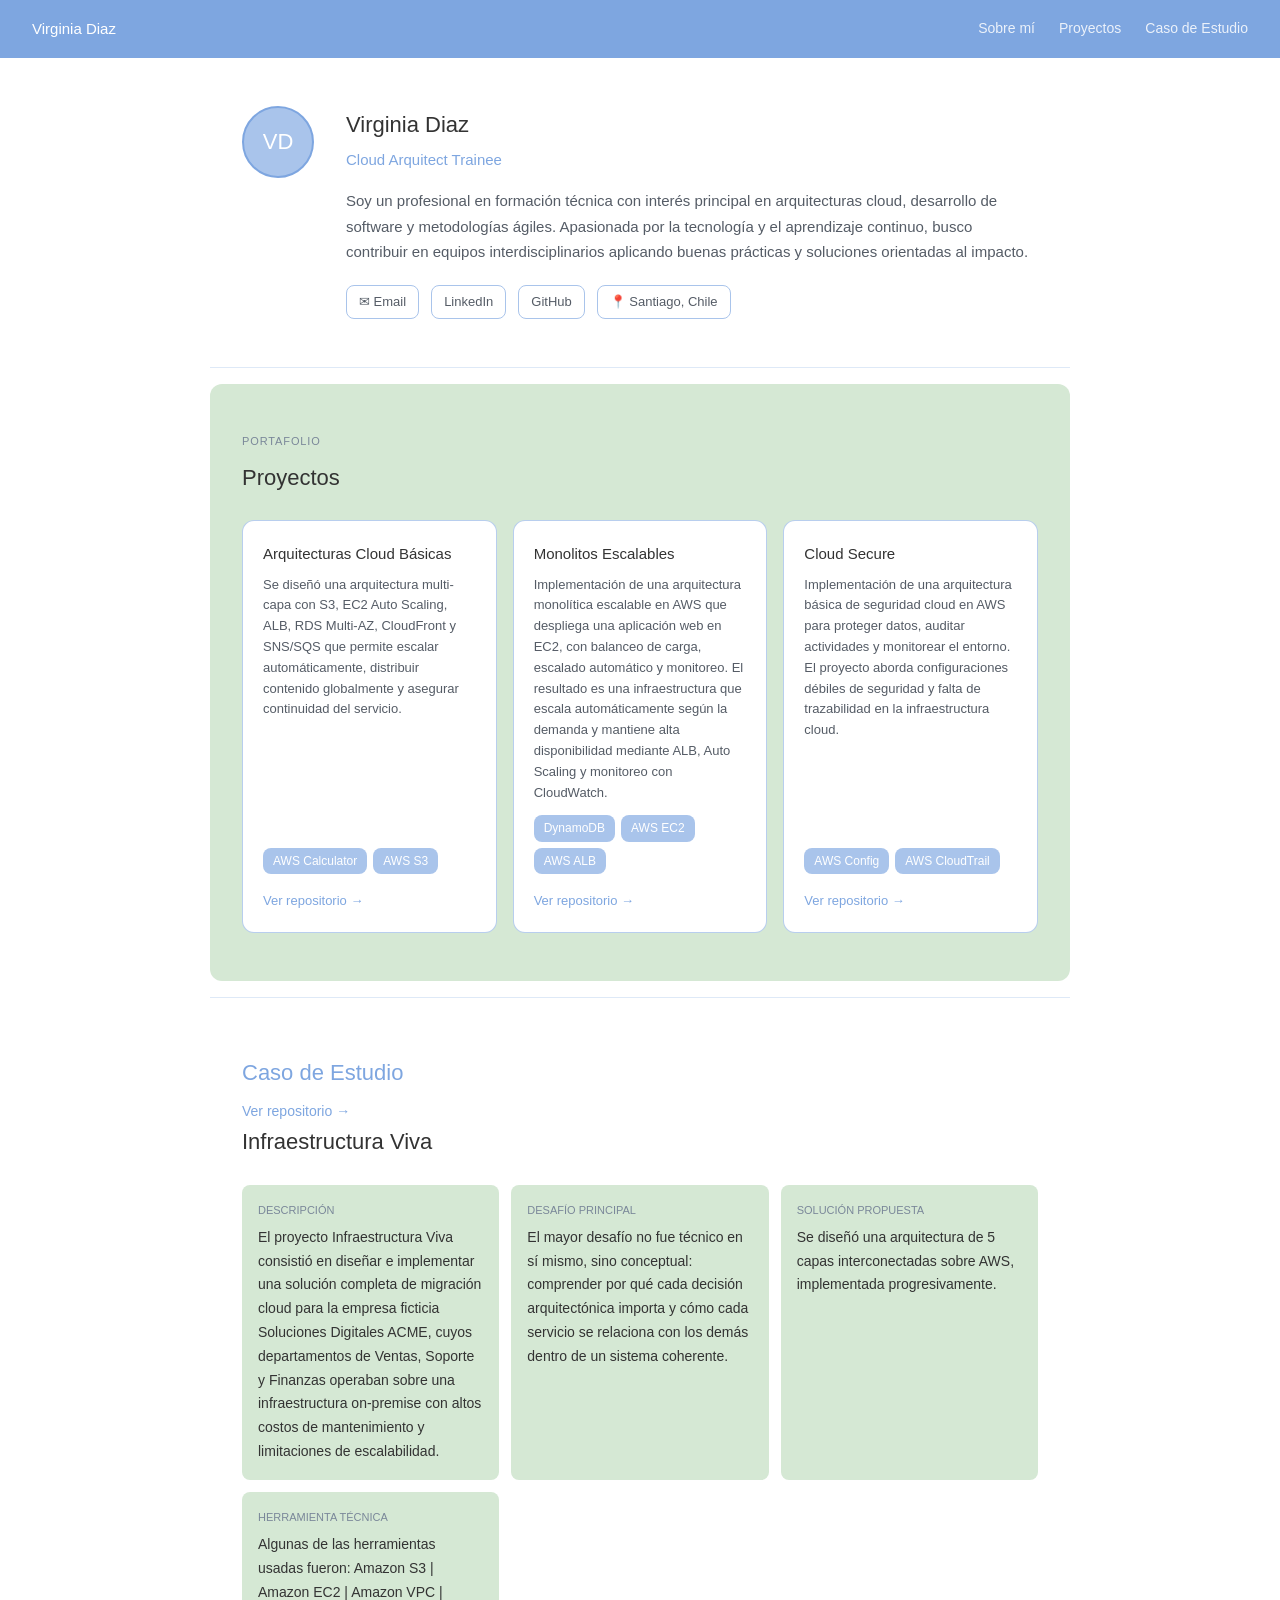
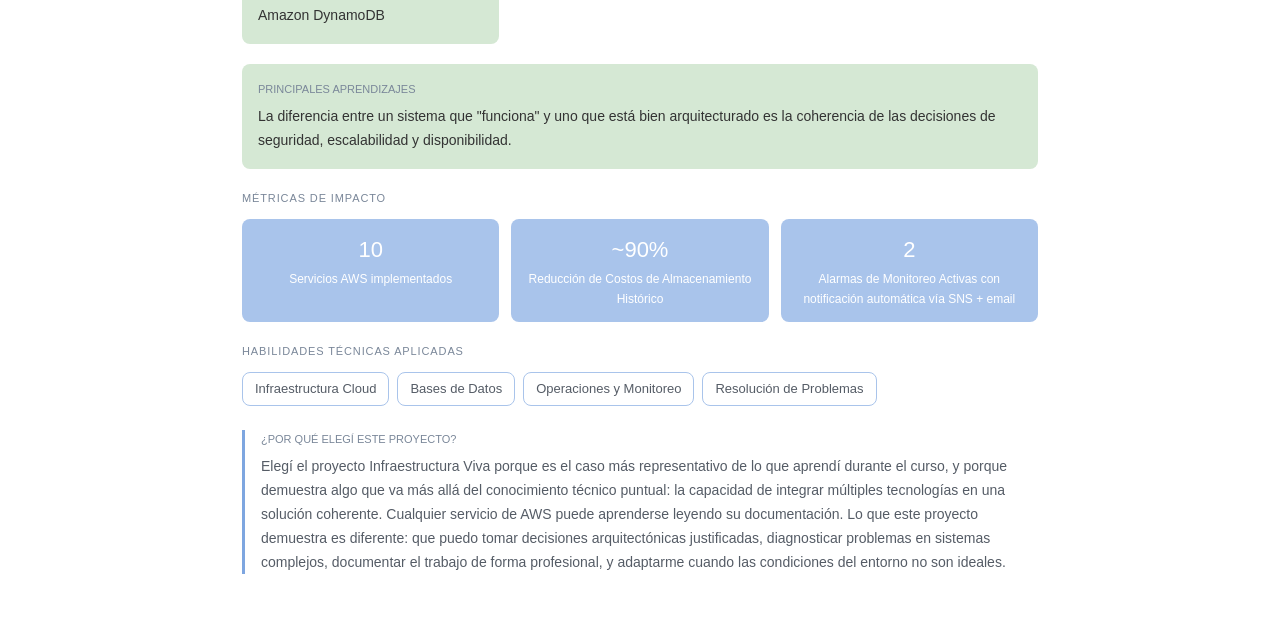
==== commit c3d50e9c: "Update index.html" ====
--- a/index.html
+++ b/index.html
@@ -95,14 +95,15 @@
     <div class="project-card">
       <p class="project-name">Cloud Secure</p>
       <p class="project-desc">
-        Descripción breve del proyecto. Qué problema resuelve, cuál fue tu rol
-        y el resultado obtenido.
+        Implementación de una arquitectura básica de seguridad cloud en AWS para proteger datos, 
+        auditar actividades y monitorear el entorno. El proyecto aborda configuraciones débiles de seguridad
+        y falta de trazabilidad en la infraestructura cloud.
       </p>
       <div class="tech-row">
         <span class="tech-badge">AWS Config</span>
         <span class="tech-badge">AWS CloudTrail</span>
       </div>
-      <a class="project-link" href="https://github.com/tu-usuario/proyecto-3" target="_blank">Ver repositorio →</a>
+      <a class="project-link" href="https://github.com/vazaid/cloud-secure" target="_blank">Ver repositorio →</a>
     </div>
 
   </div>
